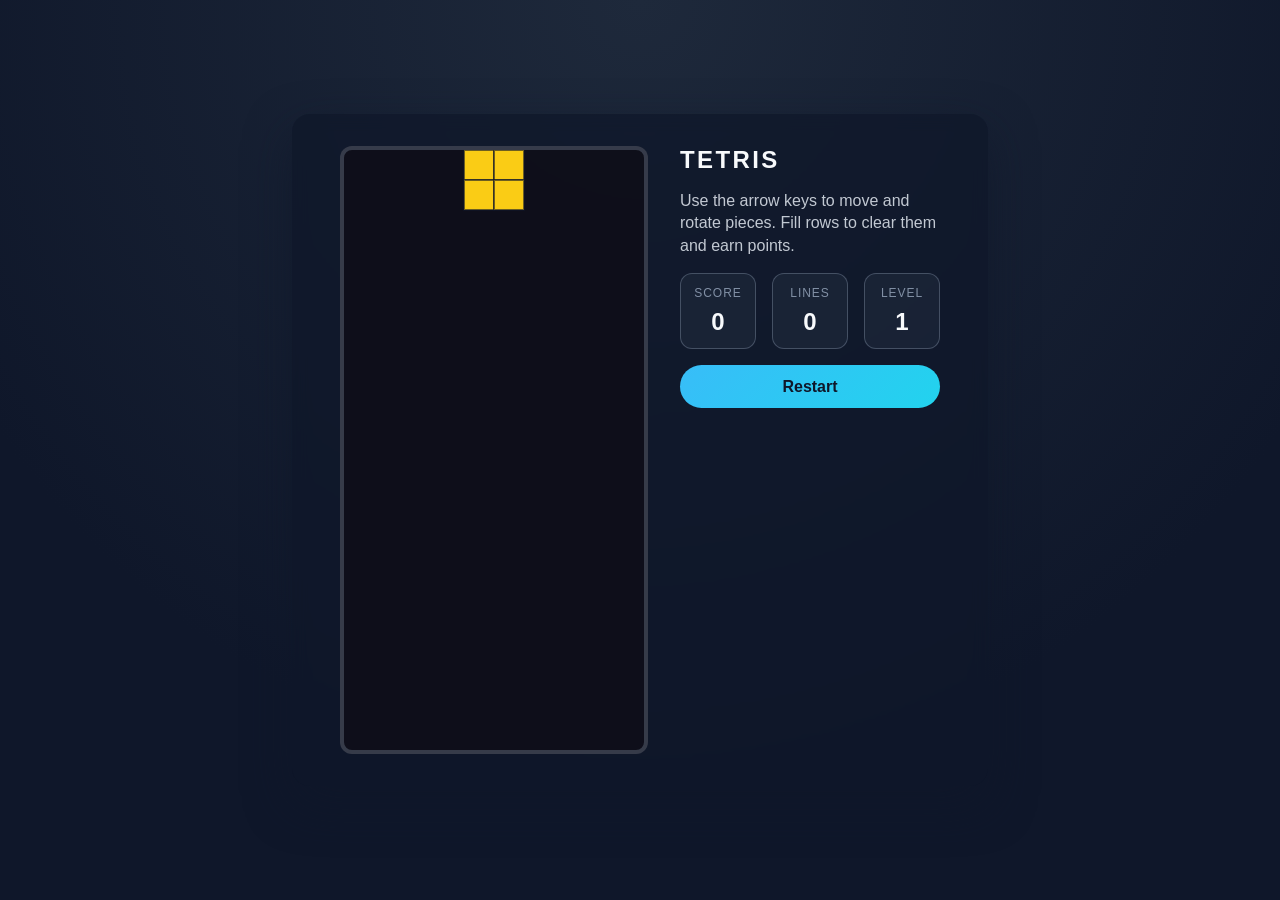
==== index.html @ dac04acf "Update game title to Tetris" ====
<!DOCTYPE html>
<html lang="en">
  <head>
    <meta charset="UTF-8" />
    <meta name="viewport" content="width=device-width, initial-scale=1.0" />
    <title>Tetris</title>
    <link rel="stylesheet" href="style.css" />
  </head>
  <body>
    <main class="app">
      <section class="playfield">
        <canvas id="board" width="300" height="600" aria-label="Tetris board"></canvas>
      </section>
      <aside class="sidebar" aria-live="polite">
        <h1>Tetris</h1>
        <p class="description">
          Use the arrow keys to move and rotate pieces. Fill rows to clear them and
          earn points.
        </p>
        <dl class="stats">
          <div>
            <dt>Score</dt>
            <dd id="score">0</dd>
          </div>
          <div>
            <dt>Lines</dt>
            <dd id="lines">0</dd>
          </div>
          <div>
            <dt>Level</dt>
            <dd id="level">1</dd>
          </div>
        </dl>
        <button id="restart" type="button">Restart</button>
      </aside>
    </main>
    <script src="script.js"></script>
  </body>
</html>
---- style.css ----
:root {
  color-scheme: light dark;
  font-family: "Segoe UI", Tahoma, Geneva, Verdana, sans-serif;
  background: radial-gradient(circle at top, #1e293b, #0f172a 70%);
  color: #f8fafc;
}

body {
  margin: 0;
  min-height: 100vh;
  display: flex;
  align-items: center;
  justify-content: center;
}

.app {
  display: grid;
  grid-template-columns: auto minmax(200px, 260px);
  gap: 2rem;
  padding: 2rem 3rem;
  background: rgba(15, 23, 42, 0.75);
  border-radius: 18px;
  box-shadow: 0 18px 45px rgba(15, 23, 42, 0.65);
  backdrop-filter: blur(8px);
}

.playfield {
  display: flex;
  align-items: center;
  justify-content: center;
}

canvas {
  background: rgba(15, 15, 25, 0.9);
  border: 4px solid rgba(148, 163, 184, 0.3);
  border-radius: 12px;
}

.sidebar {
  display: flex;
  flex-direction: column;
  gap: 1rem;
  max-width: 260px;
}

h1 {
  margin: 0;
  letter-spacing: 0.1em;
  text-transform: uppercase;
}

.description {
  margin: 0;
  line-height: 1.4;
  color: rgba(226, 232, 240, 0.85);
}

.stats {
  display: grid;
  grid-template-columns: repeat(3, minmax(0, 1fr));
  gap: 1rem;
  margin: 0;
}

.stats div {
  background: rgba(30, 41, 59, 0.65);
  padding: 0.8rem;
  border-radius: 12px;
  text-align: center;
  box-shadow: inset 0 0 0 1px rgba(148, 163, 184, 0.35);
}

dt {
  font-size: 0.75rem;
  letter-spacing: 0.08em;
  text-transform: uppercase;
  color: rgba(148, 163, 184, 0.85);
  margin-bottom: 0.5rem;
}

dd {
  margin: 0;
  font-weight: 600;
  font-size: 1.5rem;
}

button {
  padding: 0.8rem 1.2rem;
  font-size: 1rem;
  font-weight: 600;
  border-radius: 999px;
  border: none;
  color: #0f172a;
  background: linear-gradient(135deg, #38bdf8, #22d3ee);
  cursor: pointer;
  transition: transform 150ms ease, box-shadow 150ms ease;
}

button:hover,
button:focus-visible {
  transform: translateY(-2px);
  box-shadow: 0 12px 24px rgba(34, 211, 238, 0.35);
}

@media (max-width: 768px) {
  .app {
    grid-template-columns: 1fr;
    text-align: center;
  }

  .sidebar {
    align-items: center;
  }
}
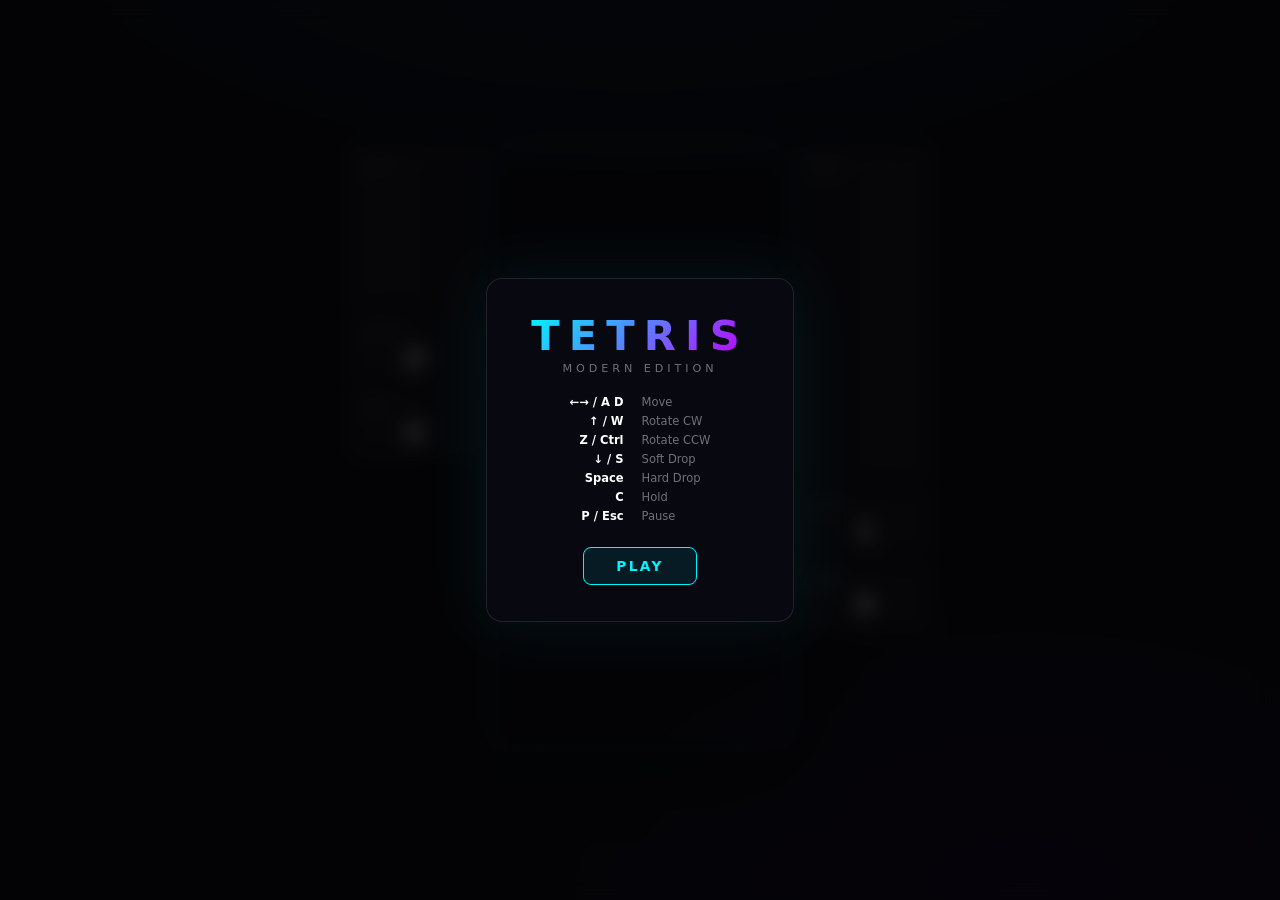
==== commit 9064ff8c: "Add modern Tetris game (HTML/CSS/JS) Full-featured Tetris with dark neon aesthetic, glassmorphism pa" ====
--- a/index.html
+++ b/index.html
@@ -1,39 +1,95 @@
 <!DOCTYPE html>
 <html lang="en">
-  <head>
-    <meta charset="UTF-8" />
-    <meta name="viewport" content="width=device-width, initial-scale=1.0" />
-    <title>Tetris</title>
-    <link rel="stylesheet" href="style.css" />
-  </head>
-  <body>
-    <main class="app">
-      <section class="playfield">
-        <canvas id="board" width="300" height="600" aria-label="Tetris board"></canvas>
-      </section>
-      <aside class="sidebar" aria-live="polite">
-        <h1>Tetris</h1>
-        <p class="description">
-          Use the arrow keys to move and rotate pieces. Fill rows to clear them and
-          earn points.
-        </p>
-        <dl class="stats">
-          <div>
-            <dt>Score</dt>
-            <dd id="score">0</dd>
-          </div>
-          <div>
-            <dt>Lines</dt>
-            <dd id="lines">0</dd>
-          </div>
-          <div>
-            <dt>Level</dt>
-            <dd id="level">1</dd>
-          </div>
-        </dl>
-        <button id="restart" type="button">Restart</button>
-      </aside>
+<head>
+  <meta charset="UTF-8" />
+  <meta name="viewport" content="width=device-width, initial-scale=1.0" />
+  <title>Tetris</title>
+  <link rel="stylesheet" href="style.css" />
+</head>
+<body>
+
+  <div id="game-wrapper">
+
+    <!-- Left panel: Hold piece -->
+    <aside id="panel-left">
+      <div class="panel-box">
+        <div class="panel-label">HOLD</div>
+        <canvas id="hold-canvas" width="120" height="120"></canvas>
+      </div>
+      <div class="panel-box stat-box">
+        <div class="panel-label">SCORE</div>
+        <span id="score-value">0</span>
+      </div>
+      <div class="panel-box stat-box">
+        <div class="panel-label">BEST</div>
+        <span id="hiscore-value">0</span>
+      </div>
+    </aside>
+
+    <!-- Main game canvas -->
+    <main id="game-area">
+      <canvas id="game-canvas" width="300" height="600"></canvas>
     </main>
-    <script src="script.js"></script>
-  </body>
+
+    <!-- Right panel: Next pieces, level, lines -->
+    <aside id="panel-right">
+      <div class="panel-box">
+        <div class="panel-label">NEXT</div>
+        <canvas id="next-canvas-0" width="120" height="120"></canvas>
+        <canvas id="next-canvas-1" width="120" height="80"></canvas>
+        <canvas id="next-canvas-2" width="120" height="80"></canvas>
+      </div>
+      <div class="panel-box stat-box">
+        <div class="panel-label">LEVEL</div>
+        <span id="level-value">1</span>
+      </div>
+      <div class="panel-box stat-box">
+        <div class="panel-label">LINES</div>
+        <span id="lines-value">0</span>
+      </div>
+    </aside>
+
+  </div>
+
+  <!-- Start screen -->
+  <div id="screen-start" class="screen visible">
+    <div class="screen-box">
+      <div class="screen-title">TETRIS</div>
+      <div class="screen-subtitle">MODERN EDITION</div>
+      <div class="controls-grid">
+        <span>←→ / A D</span><span>Move</span>
+        <span>↑ / W</span><span>Rotate CW</span>
+        <span>Z / Ctrl</span><span>Rotate CCW</span>
+        <span>↓ / S</span><span>Soft Drop</span>
+        <span>Space</span><span>Hard Drop</span>
+        <span>C</span><span>Hold</span>
+        <span>P / Esc</span><span>Pause</span>
+      </div>
+      <button id="btn-start" class="btn">PLAY</button>
+    </div>
+  </div>
+
+  <!-- Pause screen -->
+  <div id="screen-pause" class="screen">
+    <div class="screen-box">
+      <div class="screen-title">PAUSED</div>
+      <button id="btn-resume" class="btn">RESUME</button>
+    </div>
+  </div>
+
+  <!-- Game over screen -->
+  <div id="screen-gameover" class="screen">
+    <div class="screen-box">
+      <div class="screen-title">GAME OVER</div>
+      <div class="screen-score-label">SCORE</div>
+      <div id="gameover-score" class="screen-score">0</div>
+      <button id="btn-restart" class="btn">PLAY AGAIN</button>
+    </div>
+  </div>
+
+  <!-- Action flash label (combo / back-to-back etc.) -->
+  <div id="action-label"></div>
+
+  <script src="game.js" defer></script>
+</body>
 </html>
--- a/style.css
+++ b/style.css
@@ -1,114 +1,307 @@
+/* ============================================================
+   Design tokens
+   ============================================================ */
 :root {
-  color-scheme: light dark;
-  font-family: "Segoe UI", Tahoma, Geneva, Verdana, sans-serif;
-  background: radial-gradient(circle at top, #1e293b, #0f172a 70%);
-  color: #f8fafc;
+  --bg-deep:   #0a0a0f;
+  --bg-body:   #0d0d16;
+  --bg-panel:  rgba(255, 255, 255, 0.04);
+  --glass-border: rgba(255, 255, 255, 0.10);
+  --glass-blur: 14px;
+
+  /* Tetromino neon colors */
+  --color-I: #00f5ff;
+  --color-O: #ffe600;
+  --color-T: #bf00ff;
+  --color-S: #00ff6a;
+  --color-Z: #ff2250;
+  --color-J: #1a6fff;
+  --color-L: #ff8c00;
+  --color-ghost: rgba(255, 255, 255, 0.13);
+
+  --text-primary:   #ffffff;
+  --text-secondary: rgba(255, 255, 255, 0.42);
+  --text-label:     rgba(255, 255, 255, 0.30);
+
+  --font-main: 'Segoe UI', system-ui, -apple-system, sans-serif;
+  --font-mono: 'Courier New', 'Consolas', monospace;
+}
+
+/* ============================================================
+   Reset / base
+   ============================================================ */
+*, *::before, *::after {
+  box-sizing: border-box;
+  margin: 0;
+  padding: 0;
+}
+
+html, body {
+  height: 100%;
 }
 
 body {
-  margin: 0;
+  background: var(--bg-body);
+  background-image:
+    radial-gradient(ellipse 80% 60% at 50% -20%, rgba(0, 245, 255, 0.07) 0%, transparent 70%),
+    radial-gradient(ellipse 60% 50% at 80% 100%, rgba(191, 0, 255, 0.05) 0%, transparent 70%);
   min-height: 100vh;
   display: flex;
+  justify-content: center;
   align-items: center;
+  font-family: var(--font-main);
+  color: var(--text-primary);
+  overflow: hidden;
+}
+
+/* ============================================================
+   Game wrapper — three-column layout
+   ============================================================ */
+#game-wrapper {
+  display: flex;
+  gap: 10px;
+  align-items: flex-start;
+  position: relative;
+}
+
+/* ============================================================
+   Side panels
+   ============================================================ */
+aside {
+  width: 130px;
+  display: flex;
+  flex-direction: column;
+  gap: 8px;
+}
+
+.panel-box {
+  background: var(--bg-panel);
+  border: 1px solid var(--glass-border);
+  border-radius: 10px;
+  backdrop-filter: blur(var(--glass-blur));
+  -webkit-backdrop-filter: blur(var(--glass-blur));
+  padding: 10px;
+  display: flex;
+  flex-direction: column;
+  align-items: center;
+  gap: 6px;
+}
+
+.panel-label {
+  font-size: 0.6rem;
+  letter-spacing: 0.18em;
+  text-transform: uppercase;
+  color: var(--text-label);
+  align-self: flex-start;
+  width: 100%;
+}
+
+.stat-box span {
+  font-size: 1.45rem;
+  font-weight: 700;
+  color: var(--text-primary);
+  font-variant-numeric: tabular-nums;
+  letter-spacing: 0.02em;
+  word-break: break-all;
+  text-align: center;
+  display: block;
+}
+
+/* Mini canvases for hold / next */
+#hold-canvas,
+#next-canvas-0,
+#next-canvas-1,
+#next-canvas-2 {
+  display: block;
+  border-radius: 6px;
+}
+
+/* ============================================================
+   Main canvas
+   ============================================================ */
+#game-area {
+  position: relative;
+  flex-shrink: 0;
+}
+
+#game-canvas {
+  display: block;
+  border: 1px solid var(--glass-border);
+  border-radius: 8px;
+  box-shadow:
+    0 0 0 1px rgba(0, 245, 255, 0.06),
+    0 0 40px rgba(0, 245, 255, 0.07),
+    0 20px 60px rgba(0, 0, 0, 0.6);
+}
+
+/* ============================================================
+   Overlay / screens
+   ============================================================ */
+.screen {
+  position: fixed;
+  inset: 0;
+  display: flex;
   justify-content: center;
-}
-
-.app {
+  align-items: center;
+  background: rgba(0, 0, 0, 0.72);
+  backdrop-filter: blur(10px);
+  -webkit-backdrop-filter: blur(10px);
+  opacity: 0;
+  pointer-events: none;
+  transition: opacity 0.28s ease;
+  z-index: 100;
+}
+
+.screen.visible {
+  opacity: 1;
+  pointer-events: auto;
+}
+
+.screen-box {
+  background: rgba(10, 10, 20, 0.88);
+  border: 1px solid var(--glass-border);
+  border-radius: 16px;
+  padding: 36px 44px;
+  display: flex;
+  flex-direction: column;
+  align-items: center;
+  gap: 16px;
+  min-width: 280px;
+  box-shadow: 0 0 60px rgba(0, 245, 255, 0.08);
+}
+
+.screen-title {
+  font-size: 2.6rem;
+  font-weight: 900;
+  letter-spacing: 0.22em;
+  background: linear-gradient(135deg, var(--color-I) 0%, var(--color-T) 100%);
+  -webkit-background-clip: text;
+  -webkit-text-fill-color: transparent;
+  background-clip: text;
+  line-height: 1;
+}
+
+.screen-subtitle {
+  font-size: 0.7rem;
+  letter-spacing: 0.35em;
+  color: var(--text-secondary);
+  margin-top: -10px;
+}
+
+.screen-score-label {
+  font-size: 0.65rem;
+  letter-spacing: 0.2em;
+  color: var(--text-label);
+  margin-top: 4px;
+}
+
+.screen-score {
+  font-size: 2rem;
+  font-weight: 700;
+  color: var(--color-I);
+  font-variant-numeric: tabular-nums;
+}
+
+/* Controls grid on start screen */
+.controls-grid {
   display: grid;
-  grid-template-columns: auto minmax(200px, 260px);
-  gap: 2rem;
-  padding: 2rem 3rem;
-  background: rgba(15, 23, 42, 0.75);
-  border-radius: 18px;
-  box-shadow: 0 18px 45px rgba(15, 23, 42, 0.65);
-  backdrop-filter: blur(8px);
-}
-
-.playfield {
-  display: flex;
-  align-items: center;
-  justify-content: center;
-}
-
-canvas {
-  background: rgba(15, 15, 25, 0.9);
-  border: 4px solid rgba(148, 163, 184, 0.3);
-  border-radius: 12px;
-}
-
-.sidebar {
-  display: flex;
-  flex-direction: column;
-  gap: 1rem;
-  max-width: 260px;
-}
-
-h1 {
-  margin: 0;
-  letter-spacing: 0.1em;
-  text-transform: uppercase;
-}
-
-.description {
-  margin: 0;
-  line-height: 1.4;
-  color: rgba(226, 232, 240, 0.85);
-}
-
-.stats {
-  display: grid;
-  grid-template-columns: repeat(3, minmax(0, 1fr));
-  gap: 1rem;
-  margin: 0;
-}
-
-.stats div {
-  background: rgba(30, 41, 59, 0.65);
-  padding: 0.8rem;
-  border-radius: 12px;
-  text-align: center;
-  box-shadow: inset 0 0 0 1px rgba(148, 163, 184, 0.35);
-}
-
-dt {
-  font-size: 0.75rem;
-  letter-spacing: 0.08em;
-  text-transform: uppercase;
-  color: rgba(148, 163, 184, 0.85);
-  margin-bottom: 0.5rem;
-}
-
-dd {
-  margin: 0;
+  grid-template-columns: auto auto;
+  gap: 5px 18px;
+  font-size: 0.72rem;
+  color: var(--text-secondary);
+  margin: 4px 0;
+  align-self: stretch;
+}
+
+.controls-grid span:nth-child(odd) {
+  color: var(--text-primary);
   font-weight: 600;
-  font-size: 1.5rem;
-}
-
-button {
-  padding: 0.8rem 1.2rem;
+  text-align: right;
+}
+
+.controls-grid span:nth-child(even) {
+  color: var(--text-secondary);
+}
+
+/* ============================================================
+   Button
+   ============================================================ */
+.btn {
+  background: rgba(0, 245, 255, 0.08);
+  border: 1px solid var(--color-I);
+  border-radius: 8px;
+  color: var(--color-I);
+  font-family: var(--font-main);
+  font-size: 0.85rem;
+  font-weight: 700;
+  letter-spacing: 0.18em;
+  padding: 10px 32px;
+  cursor: pointer;
+  transition: box-shadow 0.18s, background 0.18s;
+  outline: none;
+  margin-top: 4px;
+}
+
+.btn:hover {
+  background: rgba(0, 245, 255, 0.15);
+  box-shadow: 0 0 24px rgba(0, 245, 255, 0.45);
+}
+
+.btn:active {
+  background: rgba(0, 245, 255, 0.25);
+}
+
+/* ============================================================
+   Action label (back-to-back, combos, T-spin)
+   ============================================================ */
+#action-label {
+  position: fixed;
+  bottom: 80px;
+  left: 50%;
+  transform: translateX(-50%);
   font-size: 1rem;
-  font-weight: 600;
-  border-radius: 999px;
-  border: none;
-  color: #0f172a;
-  background: linear-gradient(135deg, #38bdf8, #22d3ee);
-  cursor: pointer;
-  transition: transform 150ms ease, box-shadow 150ms ease;
-}
-
-button:hover,
-button:focus-visible {
-  transform: translateY(-2px);
-  box-shadow: 0 12px 24px rgba(34, 211, 238, 0.35);
-}
-
-@media (max-width: 768px) {
-  .app {
-    grid-template-columns: 1fr;
-    text-align: center;
+  font-weight: 800;
+  letter-spacing: 0.12em;
+  color: #fff;
+  text-shadow: 0 0 18px var(--color-I);
+  pointer-events: none;
+  opacity: 0;
+  transition: opacity 0.15s;
+  z-index: 50;
+  white-space: nowrap;
+}
+
+#action-label.show {
+  opacity: 1;
+}
+
+/* ============================================================
+   Responsive scale for small screens
+   ============================================================ */
+@media (max-height: 700px), (max-width: 620px) {
+  #game-wrapper {
+    transform: scale(0.72);
+    transform-origin: top center;
   }
-
-  .sidebar {
-    align-items: center;
+  body {
+    align-items: flex-start;
+    padding-top: 8px;
   }
 }
+
+/* ============================================================
+   Line-clear flash animation (applied via JS to canvas overlay)
+   ============================================================ */
+@keyframes lineclear-flash {
+  0%   { opacity: 1; }
+  40%  { opacity: 0.85; filter: brightness(2.5); }
+  100% { opacity: 0; }
+}
+
+.lineclear-overlay {
+  position: absolute;
+  left: 0;
+  width: 100%;
+  pointer-events: none;
+  animation: lineclear-flash 180ms ease-out forwards;
+  border-radius: 3px;
+}
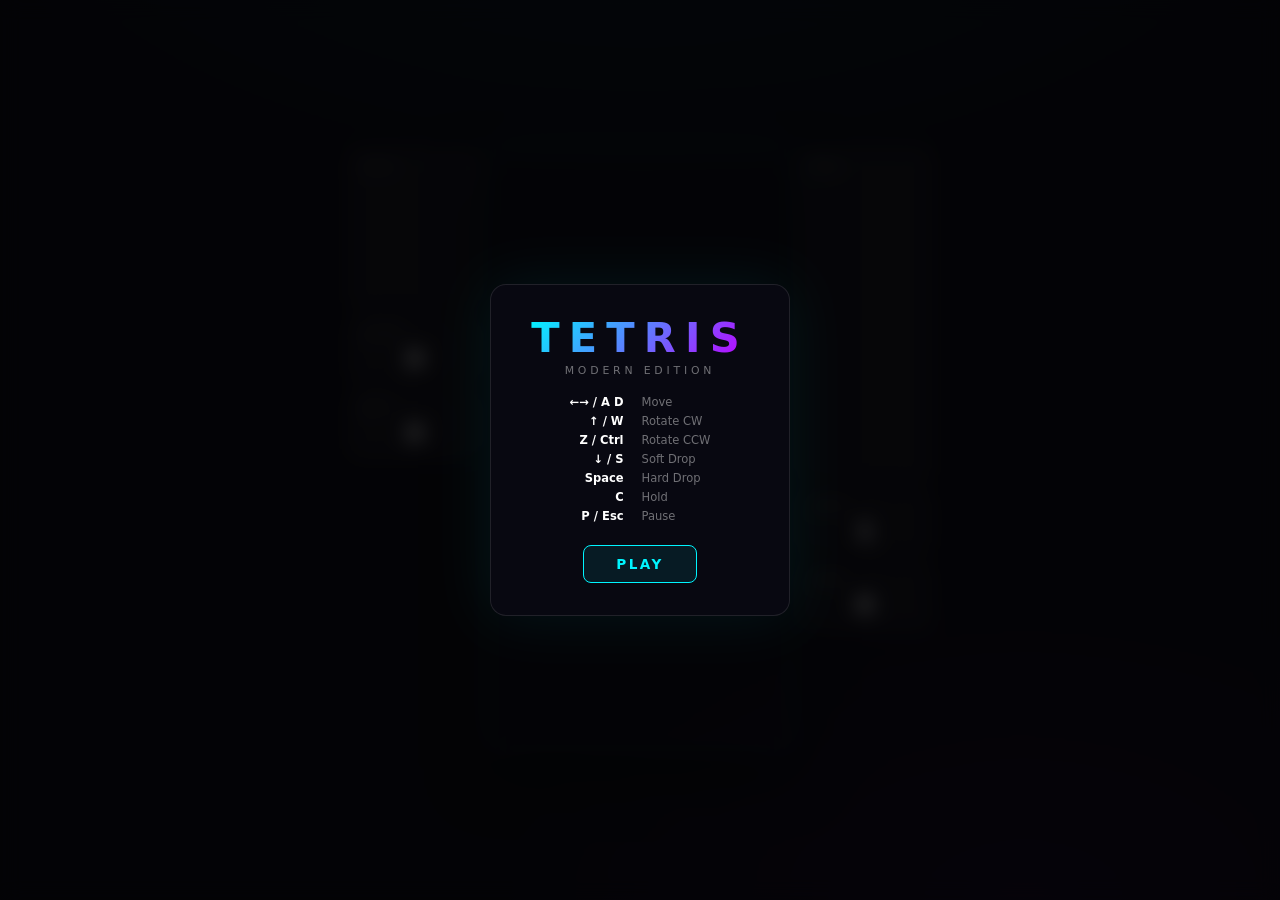
==== commit ca0b023f: "Add mobile touch controls and responsive layout On-screen buttons (move, rotate, soft/hard drop, hol" ====
--- a/index.html
+++ b/index.html
@@ -2,61 +2,101 @@
 <html lang="en">
 <head>
   <meta charset="UTF-8" />
-  <meta name="viewport" content="width=device-width, initial-scale=1.0" />
+  <meta name="viewport" content="width=device-width, initial-scale=1.0, user-scalable=no" />
   <title>Tetris</title>
   <link rel="stylesheet" href="style.css" />
 </head>
 <body>
 
-  <div id="game-wrapper">
+  <div id="app">
 
-    <!-- Left panel: Hold piece -->
-    <aside id="panel-left">
-      <div class="panel-box">
-        <div class="panel-label">HOLD</div>
-        <canvas id="hold-canvas" width="120" height="120"></canvas>
+    <!-- Mobile info bar (hidden on desktop) -->
+    <div id="mobile-bar">
+      <div class="mb-col">
+        <span class="mb-label">HOLD</span>
+        <canvas id="mb-hold-canvas" width="64" height="64"></canvas>
       </div>
-      <div class="panel-box stat-box">
-        <div class="panel-label">SCORE</div>
-        <span id="score-value">0</span>
+      <div class="mb-stats">
+        <div class="mb-stat-row"><span class="mb-label">SCORE</span><span id="mb-score">0</span></div>
+        <div class="mb-stat-row"><span class="mb-label">LVL</span><span id="mb-level">1</span></div>
+        <div class="mb-stat-row"><span class="mb-label">LINES</span><span id="mb-lines">0</span></div>
+        <div class="mb-stat-row"><span class="mb-label">BEST</span><span id="mb-hiscore">0</span></div>
       </div>
-      <div class="panel-box stat-box">
-        <div class="panel-label">BEST</div>
-        <span id="hiscore-value">0</span>
+      <div class="mb-col">
+        <span class="mb-label">NEXT</span>
+        <canvas id="mb-next-canvas" width="64" height="64"></canvas>
       </div>
-    </aside>
+    </div>
 
-    <!-- Main game canvas -->
-    <main id="game-area">
-      <canvas id="game-canvas" width="300" height="600"></canvas>
-    </main>
+    <!-- Three-column game layout -->
+    <div id="game-wrapper">
 
-    <!-- Right panel: Next pieces, level, lines -->
-    <aside id="panel-right">
-      <div class="panel-box">
-        <div class="panel-label">NEXT</div>
-        <canvas id="next-canvas-0" width="120" height="120"></canvas>
-        <canvas id="next-canvas-1" width="120" height="80"></canvas>
-        <canvas id="next-canvas-2" width="120" height="80"></canvas>
+      <!-- Left panel: Hold piece -->
+      <aside id="panel-left">
+        <div class="panel-box">
+          <div class="panel-label">HOLD</div>
+          <canvas id="hold-canvas" width="120" height="120"></canvas>
+        </div>
+        <div class="panel-box stat-box">
+          <div class="panel-label">SCORE</div>
+          <span id="score-value">0</span>
+        </div>
+        <div class="panel-box stat-box">
+          <div class="panel-label">BEST</div>
+          <span id="hiscore-value">0</span>
+        </div>
+      </aside>
+
+      <!-- Main game canvas -->
+      <main id="game-area">
+        <canvas id="game-canvas" width="300" height="600"></canvas>
+      </main>
+
+      <!-- Right panel: Next pieces, level, lines -->
+      <aside id="panel-right">
+        <div class="panel-box">
+          <div class="panel-label">NEXT</div>
+          <canvas id="next-canvas-0" width="120" height="120"></canvas>
+          <canvas id="next-canvas-1" width="120" height="80"></canvas>
+          <canvas id="next-canvas-2" width="120" height="80"></canvas>
+        </div>
+        <div class="panel-box stat-box">
+          <div class="panel-label">LEVEL</div>
+          <span id="level-value">1</span>
+        </div>
+        <div class="panel-box stat-box">
+          <div class="panel-label">LINES</div>
+          <span id="lines-value">0</span>
+        </div>
+      </aside>
+
+    </div><!-- #game-wrapper -->
+
+    <!-- Touch controls (hidden on desktop) -->
+    <div id="touch-controls">
+      <div class="tc-row">
+        <button class="tc-btn tc-sm" id="tc-hold">HOLD</button>
+        <span class="tc-fill"></span>
+        <button class="tc-btn tc-sm tc-accent" id="tc-harddrop">▼▼ DROP</button>
       </div>
-      <div class="panel-box stat-box">
-        <div class="panel-label">LEVEL</div>
-        <span id="level-value">1</span>
+      <div class="tc-row">
+        <button class="tc-btn tc-lg" id="tc-left">◄</button>
+        <button class="tc-btn" id="tc-softdrop">▼</button>
+        <button class="tc-btn tc-lg" id="tc-right">►</button>
+        <span class="tc-sep"></span>
+        <button class="tc-btn tc-rot" id="tc-rotateccw">↺</button>
+        <button class="tc-btn tc-rot" id="tc-rotatecw">↻</button>
       </div>
-      <div class="panel-box stat-box">
-        <div class="panel-label">LINES</div>
-        <span id="lines-value">0</span>
-      </div>
-    </aside>
+    </div>
 
-  </div>
+  </div><!-- #app -->
 
   <!-- Start screen -->
   <div id="screen-start" class="screen visible">
     <div class="screen-box">
       <div class="screen-title">TETRIS</div>
       <div class="screen-subtitle">MODERN EDITION</div>
-      <div class="controls-grid">
+      <div class="controls-grid" id="kb-controls">
         <span>←→ / A D</span><span>Move</span>
         <span>↑ / W</span><span>Rotate CW</span>
         <span>Z / Ctrl</span><span>Rotate CCW</span>
@@ -87,7 +127,7 @@
     </div>
   </div>
 
-  <!-- Action flash label (combo / back-to-back etc.) -->
+  <!-- Action flash label -->
   <div id="action-label"></div>
 
   <script src="game.js" defer></script>
--- a/style.css
+++ b/style.css
@@ -16,14 +16,12 @@
   --color-Z: #ff2250;
   --color-J: #1a6fff;
   --color-L: #ff8c00;
-  --color-ghost: rgba(255, 255, 255, 0.13);
 
   --text-primary:   #ffffff;
   --text-secondary: rgba(255, 255, 255, 0.42);
   --text-label:     rgba(255, 255, 255, 0.30);
 
   --font-main: 'Segoe UI', system-ui, -apple-system, sans-serif;
-  --font-mono: 'Courier New', 'Consolas', monospace;
 }
 
 /* ============================================================
@@ -33,6 +31,7 @@
   box-sizing: border-box;
   margin: 0;
   padding: 0;
+  -webkit-tap-highlight-color: transparent;
 }
 
 html, body {
@@ -51,6 +50,13 @@
   font-family: var(--font-main);
   color: var(--text-primary);
   overflow: hidden;
+}
+
+/* ============================================================
+   App container
+   ============================================================ */
+#app {
+  display: contents;  /* transparent on desktop */
 }
 
 /* ============================================================
@@ -106,7 +112,6 @@
   display: block;
 }
 
-/* Mini canvases for hold / next */
 #hold-canvas,
 #next-canvas-0,
 #next-canvas-1,
@@ -131,6 +136,20 @@
     0 0 0 1px rgba(0, 245, 255, 0.06),
     0 0 40px rgba(0, 245, 255, 0.07),
     0 20px 60px rgba(0, 0, 0, 0.6);
+}
+
+/* ============================================================
+   Mobile info bar — hidden on desktop
+   ============================================================ */
+#mobile-bar {
+  display: none;
+}
+
+/* ============================================================
+   Touch controls — hidden on desktop
+   ============================================================ */
+#touch-controls {
+  display: none;
 }
 
 /* ============================================================
@@ -160,12 +179,13 @@
   background: rgba(10, 10, 20, 0.88);
   border: 1px solid var(--glass-border);
   border-radius: 16px;
-  padding: 36px 44px;
+  padding: 32px 40px;
   display: flex;
   flex-direction: column;
   align-items: center;
-  gap: 16px;
-  min-width: 280px;
+  gap: 14px;
+  min-width: 260px;
+  max-width: 90vw;
   box-shadow: 0 0 60px rgba(0, 245, 255, 0.08);
 }
 
@@ -181,10 +201,10 @@
 }
 
 .screen-subtitle {
-  font-size: 0.7rem;
+  font-size: 0.68rem;
   letter-spacing: 0.35em;
   color: var(--text-secondary);
-  margin-top: -10px;
+  margin-top: -8px;
 }
 
 .screen-score-label {
@@ -201,7 +221,6 @@
   font-variant-numeric: tabular-nums;
 }
 
-/* Controls grid on start screen */
 .controls-grid {
   display: grid;
   grid-template-columns: auto auto;
@@ -216,10 +235,6 @@
   color: var(--text-primary);
   font-weight: 600;
   text-align: right;
-}
-
-.controls-grid span:nth-child(even) {
-  color: var(--text-secondary);
 }
 
 /* ============================================================
@@ -239,6 +254,7 @@
   transition: box-shadow 0.18s, background 0.18s;
   outline: none;
   margin-top: 4px;
+  touch-action: manipulation;
 }
 
 .btn:hover {
@@ -251,7 +267,7 @@
 }
 
 /* ============================================================
-   Action label (back-to-back, combos, T-spin)
+   Action label
    ============================================================ */
 #action-label {
   position: fixed;
@@ -275,33 +291,195 @@
 }
 
 /* ============================================================
-   Responsive scale for small screens
-   ============================================================ */
-@media (max-height: 700px), (max-width: 620px) {
-  #game-wrapper {
-    transform: scale(0.72);
-    transform-origin: top center;
-  }
+   MOBILE LAYOUT
+   Triggered when screen is narrow OR device is touch-only
+   ============================================================ */
+@media (max-width: 620px), (hover: none) and (pointer: coarse) {
   body {
     align-items: flex-start;
-    padding-top: 8px;
-  }
-}
-
-/* ============================================================
-   Line-clear flash animation (applied via JS to canvas overlay)
-   ============================================================ */
-@keyframes lineclear-flash {
-  0%   { opacity: 1; }
-  40%  { opacity: 0.85; filter: brightness(2.5); }
-  100% { opacity: 0; }
-}
-
-.lineclear-overlay {
-  position: absolute;
-  left: 0;
-  width: 100%;
-  pointer-events: none;
-  animation: lineclear-flash 180ms ease-out forwards;
-  border-radius: 3px;
-}
+    overflow-y: auto;
+    overflow-x: hidden;
+    padding: 6px 0 12px;
+  }
+
+  #app {
+    display: flex;
+    flex-direction: column;
+    align-items: center;
+    width: 100%;
+    gap: 8px;
+    contain: layout;
+  }
+
+  /* Hide desktop side panels */
+  aside { display: none !important; }
+
+  #game-wrapper {
+    gap: 0;
+  }
+
+  /* Show mobile info bar */
+  #mobile-bar {
+    display: flex;
+    align-items: center;
+    gap: 10px;
+    width: 302px;
+    background: var(--bg-panel);
+    border: 1px solid var(--glass-border);
+    border-radius: 10px;
+    backdrop-filter: blur(var(--glass-blur));
+    -webkit-backdrop-filter: blur(var(--glass-blur));
+    padding: 8px 12px;
+  }
+
+  .mb-col {
+    display: flex;
+    flex-direction: column;
+    align-items: center;
+    gap: 4px;
+  }
+
+  .mb-label {
+    font-size: 0.55rem;
+    letter-spacing: 0.15em;
+    text-transform: uppercase;
+    color: var(--text-label);
+  }
+
+  #mb-hold-canvas,
+  #mb-next-canvas {
+    display: block;
+    border-radius: 4px;
+  }
+
+  .mb-stats {
+    flex: 1;
+    display: flex;
+    flex-direction: column;
+    gap: 2px;
+    align-items: center;
+  }
+
+  .mb-stat-row {
+    display: flex;
+    gap: 6px;
+    align-items: baseline;
+  }
+
+  .mb-stat-row .mb-label {
+    font-size: 0.52rem;
+    width: 34px;
+    text-align: right;
+  }
+
+  .mb-stat-row span:last-child {
+    font-size: 0.92rem;
+    font-weight: 700;
+    font-variant-numeric: tabular-nums;
+    color: var(--text-primary);
+    min-width: 48px;
+  }
+
+  /* Show touch controls */
+  #touch-controls {
+    display: flex;
+    flex-direction: column;
+    gap: 8px;
+    width: 302px;
+    user-select: none;
+    -webkit-user-select: none;
+  }
+
+  .tc-row {
+    display: flex;
+    align-items: center;
+    gap: 6px;
+  }
+
+  .tc-fill { flex: 1; }
+
+  .tc-sep {
+    width: 1px;
+    height: 40px;
+    background: var(--glass-border);
+    margin: 0 2px;
+  }
+
+  .tc-btn {
+    background: var(--bg-panel);
+    border: 1px solid var(--glass-border);
+    border-radius: 8px;
+    color: var(--text-primary);
+    font-family: var(--font-main);
+    font-size: 1.1rem;
+    font-weight: 700;
+    height: 52px;
+    min-width: 52px;
+    padding: 0 10px;
+    cursor: pointer;
+    display: flex;
+    align-items: center;
+    justify-content: center;
+    touch-action: manipulation;
+    backdrop-filter: blur(8px);
+    -webkit-backdrop-filter: blur(8px);
+    transition: background 0.08s, box-shadow 0.08s;
+    outline: none;
+    -webkit-tap-highlight-color: transparent;
+    user-select: none;
+    -webkit-user-select: none;
+  }
+
+  .tc-btn:active {
+    background: rgba(0, 245, 255, 0.18);
+    box-shadow: 0 0 14px rgba(0, 245, 255, 0.35);
+  }
+
+  .tc-btn.tc-lg {
+    min-width: 64px;
+    font-size: 1.3rem;
+  }
+
+  .tc-btn.tc-rot {
+    font-size: 1.35rem;
+    min-width: 58px;
+  }
+
+  .tc-btn.tc-sm {
+    font-size: 0.72rem;
+    letter-spacing: 0.08em;
+    height: 40px;
+    min-width: 72px;
+    padding: 0 12px;
+  }
+
+  .tc-btn.tc-accent {
+    border-color: var(--color-I);
+    color: var(--color-I);
+  }
+
+  .tc-btn.tc-accent:active {
+    background: rgba(0, 245, 255, 0.25);
+    box-shadow: 0 0 18px rgba(0, 245, 255, 0.5);
+  }
+
+  /* Hide keyboard controls hint on mobile */
+  #kb-controls { display: none; }
+
+  /* Adjust action label position on mobile */
+  #action-label { bottom: 200px; }
+}
+
+/* ============================================================
+   Tiny screens (very small phones)
+   ============================================================ */
+@media (max-width: 320px) {
+  #game-canvas {
+    width: 280px !important;
+    height: 560px !important;
+  }
+  #mobile-bar,
+  #touch-controls {
+    width: 282px;
+  }
+}
